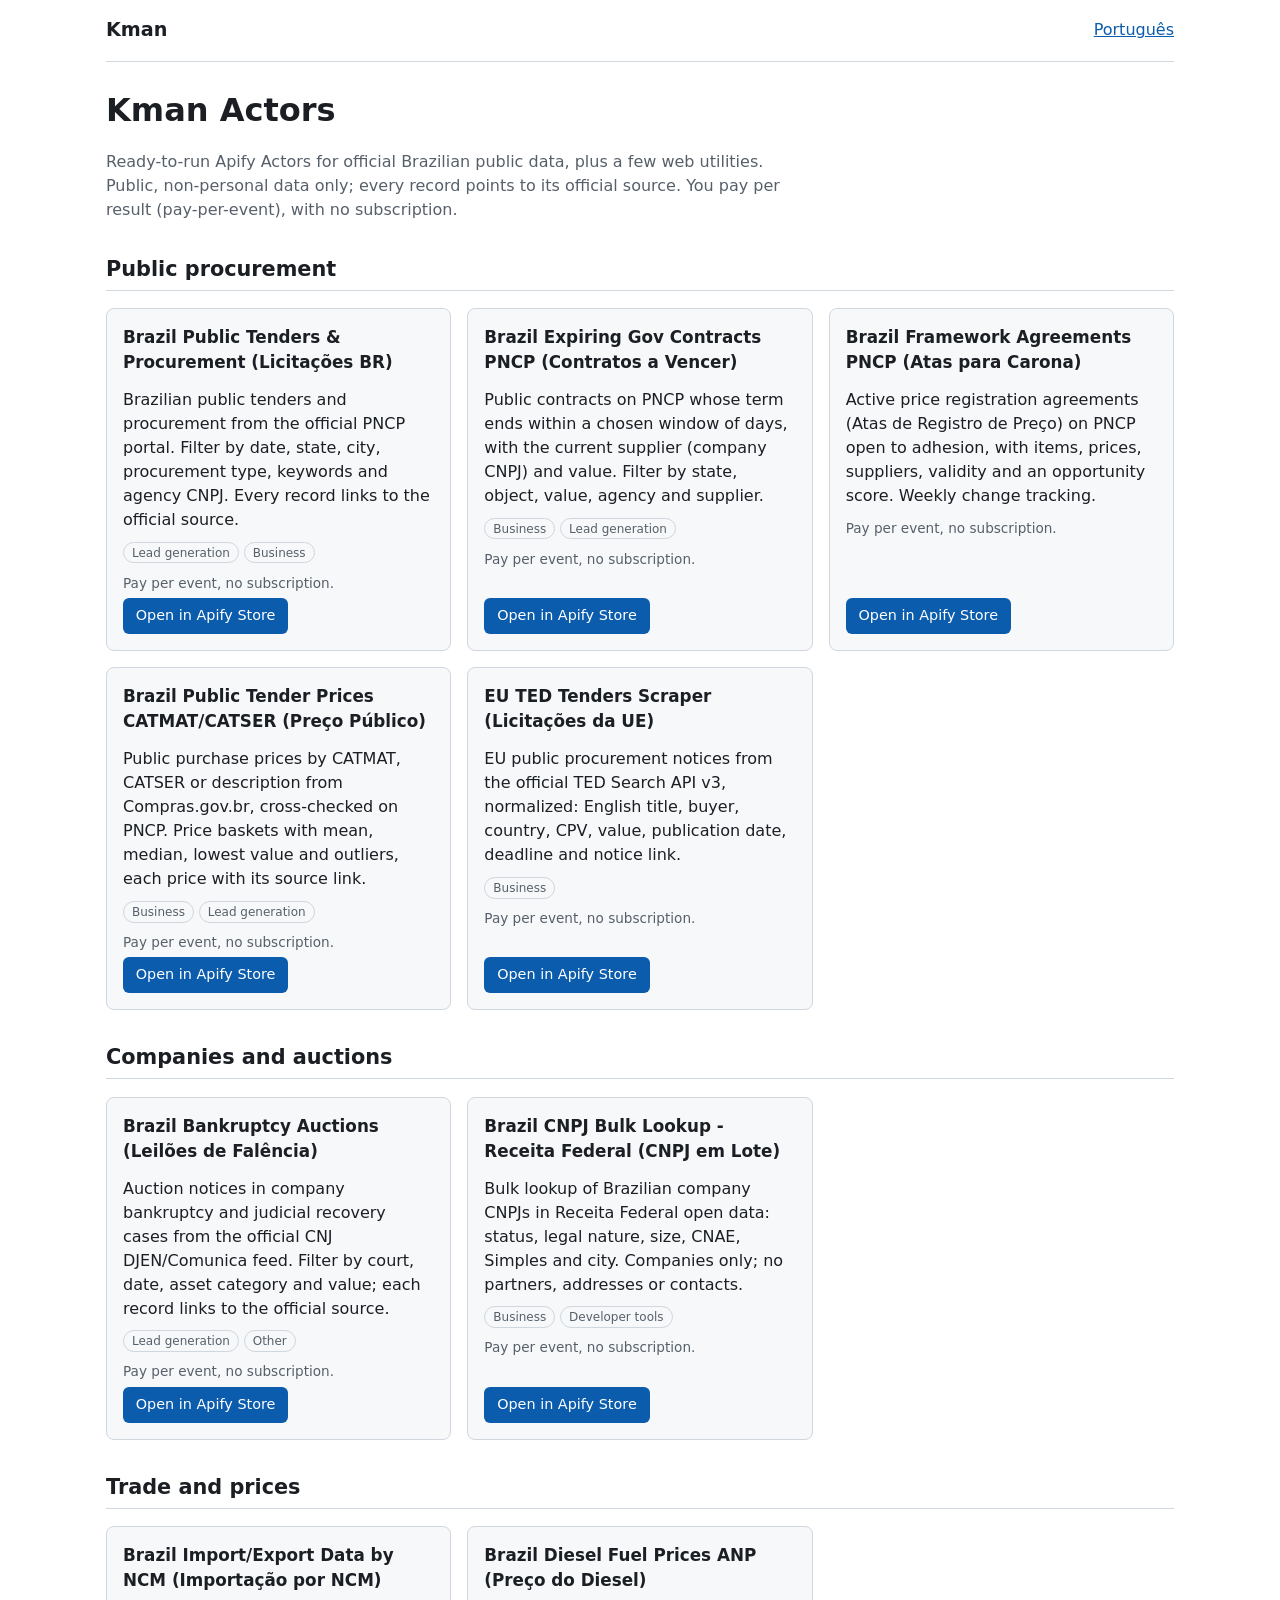
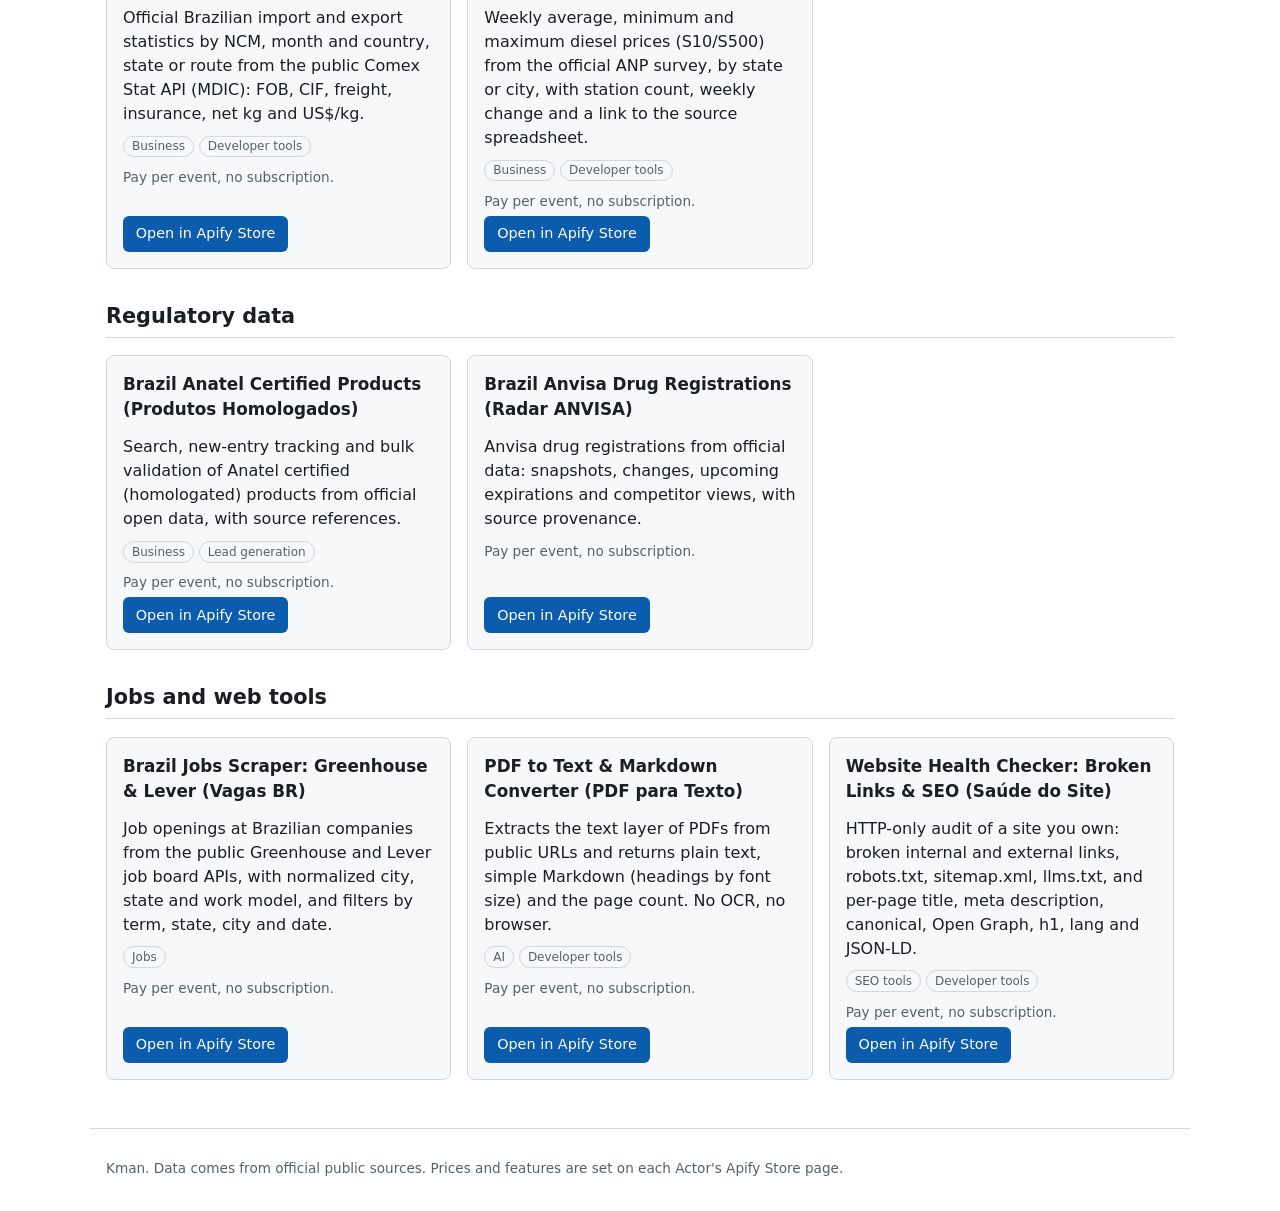
==== index.html @ 034ff601 "Initial catalog page" ====
<!doctype html>
<html lang="en">
<head>
  <meta charset="utf-8">
  <meta name="viewport" content="width=device-width, initial-scale=1">
  <title>Kman Apify Actors: Brazilian public data and web tools</title>
  <meta name="description" content="Catalog of Kman Actors on the Apify Store: Brazilian public tenders, contracts, CNPJ, imports by NCM, diesel prices, Anatel, Anvisa, EU TED tenders and web tools. Pay per event.">
  <link rel="canonical" href="https://kman-br.github.io/">
  <link rel="alternate" hreflang="en" href="https://kman-br.github.io/">
  <link rel="alternate" hreflang="pt-BR" href="https://kman-br.github.io/pt/">
  <link rel="alternate" hreflang="x-default" href="https://kman-br.github.io/">
  <meta property="og:type" content="website">
  <meta property="og:site_name" content="Kman">
  <meta property="og:title" content="Kman Apify Actors: Brazilian public data and web tools">
  <meta property="og:description" content="Catalog of Kman Actors on the Apify Store: Brazilian public tenders, contracts, CNPJ, imports by NCM, diesel prices, Anatel, Anvisa, EU TED tenders and web tools. Pay per event.">
  <meta property="og:url" content="https://kman-br.github.io/">
  <meta property="og:locale" content="en_US">
  <meta property="og:locale:alternate" content="pt_BR">
  <link rel="stylesheet" href="style.css">
  <script type="application/ld+json">
{
  "@context": "https://schema.org",
  "@graph": [
    {
      "@type": "SoftwareApplication",
      "name": "Brazil Public Tenders & Procurement (Licitações BR)",
      "description": "Brazilian public tenders and procurement from the official PNCP portal. Filter by date, state, city, procurement type, keywords and agency CNPJ. Every record links to the official source.",
      "applicationCategory": "BusinessApplication",
      "operatingSystem": "Web (Apify platform)",
      "url": "https://apify.com/kman-br/licitacoes-br",
      "offers": {
        "@type": "Offer",
        "description": "Pay-per-event pricing on the Apify Store; you pay only for results returned.",
        "url": "https://apify.com/kman-br/licitacoes-br"
      },
      "publisher": {
        "@type": "Organization",
        "name": "Kman"
      }
    },
    {
      "@type": "SoftwareApplication",
      "name": "Brazil Expiring Gov Contracts PNCP (Contratos a Vencer)",
      "description": "Public contracts on PNCP whose term ends within a chosen window of days, with the current supplier (company CNPJ) and value. Filter by state, object, value, agency and supplier.",
      "applicationCategory": "BusinessApplication",
      "operatingSystem": "Web (Apify platform)",
      "url": "https://apify.com/kman-br/contratos-a-vencer",
      "offers": {
        "@type": "Offer",
        "description": "Pay-per-event pricing on the Apify Store; you pay only for results returned.",
        "url": "https://apify.com/kman-br/contratos-a-vencer"
      },
      "publisher": {
        "@type": "Organization",
        "name": "Kman"
      }
    },
    {
      "@type": "SoftwareApplication",
      "name": "Brazil Framework Agreements PNCP (Atas para Carona)",
      "description": "Active price registration agreements (Atas de Registro de Preço) on PNCP open to adhesion, with items, prices, suppliers, validity and an opportunity score. Weekly change tracking.",
      "applicationCategory": "BusinessApplication",
      "operatingSystem": "Web (Apify platform)",
      "url": "https://apify.com/kman-br/atas-carona-pncp",
      "offers": {
        "@type": "Offer",
        "description": "Pay-per-event pricing on the Apify Store; you pay only for results returned.",
        "url": "https://apify.com/kman-br/atas-carona-pncp"
      },
      "publisher": {
        "@type": "Organization",
        "name": "Kman"
      }
    },
    {
      "@type": "SoftwareApplication",
      "name": "Brazil Public Tender Prices CATMAT/CATSER (Preço Público)",
      "description": "Public purchase prices by CATMAT, CATSER or description from Compras.gov.br, cross-checked on PNCP. Price baskets with mean, median, lowest value and outliers, each price with its source link.",
      "applicationCategory": "BusinessApplication",
      "operatingSystem": "Web (Apify platform)",
      "url": "https://apify.com/kman-br/preco-publico-comparavel",
      "offers": {
        "@type": "Offer",
        "description": "Pay-per-event pricing on the Apify Store; you pay only for results returned.",
        "url": "https://apify.com/kman-br/preco-publico-comparavel"
      },
      "publisher": {
        "@type": "Organization",
        "name": "Kman"
      }
    },
    {
      "@type": "SoftwareApplication",
      "name": "EU TED Tenders Scraper (Licitações da UE)",
      "description": "EU public procurement notices from the official TED Search API v3, normalized: English title, buyer, country, CPV, value, publication date, deadline and notice link.",
      "applicationCategory": "BusinessApplication",
      "operatingSystem": "Web (Apify platform)",
      "url": "https://apify.com/kman-br/eu-ted-tenders",
      "offers": {
        "@type": "Offer",
        "description": "Pay-per-event pricing on the Apify Store; you pay only for results returned.",
        "url": "https://apify.com/kman-br/eu-ted-tenders"
      },
      "publisher": {
        "@type": "Organization",
        "name": "Kman"
      }
    },
    {
      "@type": "SoftwareApplication",
      "name": "Brazil Bankruptcy Auctions (Leilões de Falência)",
      "description": "Auction notices in company bankruptcy and judicial recovery cases from the official CNJ DJEN/Comunica feed. Filter by court, date, asset category and value; each record links to the official source.",
      "applicationCategory": "BusinessApplication",
      "operatingSystem": "Web (Apify platform)",
      "url": "https://apify.com/kman-br/leiloes-falencia",
      "offers": {
        "@type": "Offer",
        "description": "Pay-per-event pricing on the Apify Store; you pay only for results returned.",
        "url": "https://apify.com/kman-br/leiloes-falencia"
      },
      "publisher": {
        "@type": "Organization",
        "name": "Kman"
      }
    },
    {
      "@type": "SoftwareApplication",
      "name": "Brazil CNPJ Bulk Lookup - Receita Federal (CNPJ em Lote)",
      "description": "Bulk lookup of Brazilian company CNPJs in Receita Federal open data: status, legal nature, size, CNAE, Simples and city. Companies only; no partners, addresses or contacts.",
      "applicationCategory": "BusinessApplication",
      "operatingSystem": "Web (Apify platform)",
      "url": "https://apify.com/kman-br/cnpj-lote",
      "offers": {
        "@type": "Offer",
        "description": "Pay-per-event pricing on the Apify Store; you pay only for results returned.",
        "url": "https://apify.com/kman-br/cnpj-lote"
      },
      "publisher": {
        "@type": "Organization",
        "name": "Kman"
      }
    },
    {
      "@type": "SoftwareApplication",
      "name": "Brazil Import/Export Data by NCM (Importação por NCM)",
      "description": "Official Brazilian import and export statistics by NCM, month and country, state or route from the public Comex Stat API (MDIC): FOB, CIF, freight, insurance, net kg and US$/kg.",
      "applicationCategory": "BusinessApplication",
      "operatingSystem": "Web (Apify platform)",
      "url": "https://apify.com/kman-br/importacao-ncm",
      "offers": {
        "@type": "Offer",
        "description": "Pay-per-event pricing on the Apify Store; you pay only for results returned.",
        "url": "https://apify.com/kman-br/importacao-ncm"
      },
      "publisher": {
        "@type": "Organization",
        "name": "Kman"
      }
    },
    {
      "@type": "SoftwareApplication",
      "name": "Brazil Diesel Fuel Prices ANP (Preço do Diesel)",
      "description": "Weekly average, minimum and maximum diesel prices (S10/S500) from the official ANP survey, by state or city, with station count, weekly change and a link to the source spreadsheet.",
      "applicationCategory": "BusinessApplication",
      "operatingSystem": "Web (Apify platform)",
      "url": "https://apify.com/kman-br/diesel-anp",
      "offers": {
        "@type": "Offer",
        "description": "Pay-per-event pricing on the Apify Store; you pay only for results returned.",
        "url": "https://apify.com/kman-br/diesel-anp"
      },
      "publisher": {
        "@type": "Organization",
        "name": "Kman"
      }
    },
    {
      "@type": "SoftwareApplication",
      "name": "Brazil Anatel Certified Products (Produtos Homologados)",
      "description": "Search, new-entry tracking and bulk validation of Anatel certified (homologated) products from official open data, with source references.",
      "applicationCategory": "BusinessApplication",
      "operatingSystem": "Web (Apify platform)",
      "url": "https://apify.com/kman-br/anatel",
      "offers": {
        "@type": "Offer",
        "description": "Pay-per-event pricing on the Apify Store; you pay only for results returned.",
        "url": "https://apify.com/kman-br/anatel"
      },
      "publisher": {
        "@type": "Organization",
        "name": "Kman"
      }
    },
    {
      "@type": "SoftwareApplication",
      "name": "Brazil Anvisa Drug Registrations (Radar ANVISA)",
      "description": "Anvisa drug registrations from official data: snapshots, changes, upcoming expirations and competitor views, with source provenance.",
      "applicationCategory": "BusinessApplication",
      "operatingSystem": "Web (Apify platform)",
      "url": "https://apify.com/kman-br/anvisa-radar-registros",
      "offers": {
        "@type": "Offer",
        "description": "Pay-per-event pricing on the Apify Store; you pay only for results returned.",
        "url": "https://apify.com/kman-br/anvisa-radar-registros"
      },
      "publisher": {
        "@type": "Organization",
        "name": "Kman"
      }
    },
    {
      "@type": "SoftwareApplication",
      "name": "Brazil Jobs Scraper: Greenhouse & Lever (Vagas BR)",
      "description": "Job openings at Brazilian companies from the public Greenhouse and Lever job board APIs, with normalized city, state and work model, and filters by term, state, city and date.",
      "applicationCategory": "BusinessApplication",
      "operatingSystem": "Web (Apify platform)",
      "url": "https://apify.com/kman-br/vagas-ats",
      "offers": {
        "@type": "Offer",
        "description": "Pay-per-event pricing on the Apify Store; you pay only for results returned.",
        "url": "https://apify.com/kman-br/vagas-ats"
      },
      "publisher": {
        "@type": "Organization",
        "name": "Kman"
      }
    },
    {
      "@type": "SoftwareApplication",
      "name": "PDF to Text & Markdown Converter (PDF para Texto)",
      "description": "Extracts the text layer of PDFs from public URLs and returns plain text, simple Markdown (headings by font size) and the page count. No OCR, no browser.",
      "applicationCategory": "DeveloperApplication",
      "operatingSystem": "Web (Apify platform)",
      "url": "https://apify.com/kman-br/pdf-to-text-markdown",
      "offers": {
        "@type": "Offer",
        "description": "Pay-per-event pricing on the Apify Store; you pay only for results returned.",
        "url": "https://apify.com/kman-br/pdf-to-text-markdown"
      },
      "publisher": {
        "@type": "Organization",
        "name": "Kman"
      }
    },
    {
      "@type": "SoftwareApplication",
      "name": "Website Health Checker: Broken Links & SEO (Saúde do Site)",
      "description": "HTTP-only audit of a site you own: broken internal and external links, robots.txt, sitemap.xml, llms.txt, and per-page title, meta description, canonical, Open Graph, h1, lang and JSON-LD.",
      "applicationCategory": "DeveloperApplication",
      "operatingSystem": "Web (Apify platform)",
      "url": "https://apify.com/kman-br/website-health-checker",
      "offers": {
        "@type": "Offer",
        "description": "Pay-per-event pricing on the Apify Store; you pay only for results returned.",
        "url": "https://apify.com/kman-br/website-health-checker"
      },
      "publisher": {
        "@type": "Organization",
        "name": "Kman"
      }
    }
  ]
}
  </script>
</head>
<body>
  <header>
    <nav><span class="brand">Kman</span> <a href="pt/" hreflang="pt-BR">Português</a></nav>
    <h1>Kman Actors</h1>
    <p class="lead">Ready-to-run Apify Actors for official Brazilian public data, plus a few web utilities. Public, non-personal data only; every record points to its official source. You pay per result (pay-per-event), with no subscription.</p>
  </header>
  <main>
    <section>
      <h2>Public procurement</h2>
      <div class="grid">
      <article class="card" id="licitacoes-br">
        <h3><a href="https://apify.com/kman-br/licitacoes-br" rel="noopener">Brazil Public Tenders &amp; Procurement (Licitações BR)</a></h3>
        <p>Brazilian public tenders and procurement from the official PNCP portal. Filter by date, state, city, procurement type, keywords and agency CNPJ. Every record links to the official source.</p>
        <p class="cats"><span class="sr">Categories: </span><span class="tag">Lead generation</span><span class="tag">Business</span></p>
        <p class="price">Pay per event, no subscription.</p>
        <a class="btn" href="https://apify.com/kman-br/licitacoes-br" rel="noopener">Open in Apify Store</a>
        <!-- TODO: enable when the api.market listing is approved (currently In Review):
        <a class="btn alt" href="https://api.market/store/kman/licitacoes-br" rel="noopener">api.market</a> -->
      </article>
      <article class="card" id="contratos-a-vencer">
        <h3><a href="https://apify.com/kman-br/contratos-a-vencer" rel="noopener">Brazil Expiring Gov Contracts PNCP (Contratos a Vencer)</a></h3>
        <p>Public contracts on PNCP whose term ends within a chosen window of days, with the current supplier (company CNPJ) and value. Filter by state, object, value, agency and supplier.</p>
        <p class="cats"><span class="sr">Categories: </span><span class="tag">Business</span><span class="tag">Lead generation</span></p>
        <p class="price">Pay per event, no subscription.</p>
        <a class="btn" href="https://apify.com/kman-br/contratos-a-vencer" rel="noopener">Open in Apify Store</a>
      </article>
      <article class="card" id="atas-carona-pncp">
        <h3><a href="https://apify.com/kman-br/atas-carona-pncp" rel="noopener">Brazil Framework Agreements PNCP (Atas para Carona)</a></h3>
        <p>Active price registration agreements (Atas de Registro de Preço) on PNCP open to adhesion, with items, prices, suppliers, validity and an opportunity score. Weekly change tracking.</p>
        
        <p class="price">Pay per event, no subscription.</p>
        <a class="btn" href="https://apify.com/kman-br/atas-carona-pncp" rel="noopener">Open in Apify Store</a>
      </article>
      <article class="card" id="preco-publico-comparavel">
        <h3><a href="https://apify.com/kman-br/preco-publico-comparavel" rel="noopener">Brazil Public Tender Prices CATMAT/CATSER (Preço Público)</a></h3>
        <p>Public purchase prices by CATMAT, CATSER or description from Compras.gov.br, cross-checked on PNCP. Price baskets with mean, median, lowest value and outliers, each price with its source link.</p>
        <p class="cats"><span class="sr">Categories: </span><span class="tag">Business</span><span class="tag">Lead generation</span></p>
        <p class="price">Pay per event, no subscription.</p>
        <a class="btn" href="https://apify.com/kman-br/preco-publico-comparavel" rel="noopener">Open in Apify Store</a>
      </article>
      <article class="card" id="eu-ted-tenders">
        <h3><a href="https://apify.com/kman-br/eu-ted-tenders" rel="noopener">EU TED Tenders Scraper (Licitações da UE)</a></h3>
        <p>EU public procurement notices from the official TED Search API v3, normalized: English title, buyer, country, CPV, value, publication date, deadline and notice link.</p>
        <p class="cats"><span class="sr">Categories: </span><span class="tag">Business</span></p>
        <p class="price">Pay per event, no subscription.</p>
        <a class="btn" href="https://apify.com/kman-br/eu-ted-tenders" rel="noopener">Open in Apify Store</a>
      </article>
      </div>
    </section>
    <section>
      <h2>Companies and auctions</h2>
      <div class="grid">
      <article class="card" id="leiloes-falencia">
        <h3><a href="https://apify.com/kman-br/leiloes-falencia" rel="noopener">Brazil Bankruptcy Auctions (Leilões de Falência)</a></h3>
        <p>Auction notices in company bankruptcy and judicial recovery cases from the official CNJ DJEN/Comunica feed. Filter by court, date, asset category and value; each record links to the official source.</p>
        <p class="cats"><span class="sr">Categories: </span><span class="tag">Lead generation</span><span class="tag">Other</span></p>
        <p class="price">Pay per event, no subscription.</p>
        <a class="btn" href="https://apify.com/kman-br/leiloes-falencia" rel="noopener">Open in Apify Store</a>
      </article>
      <article class="card" id="cnpj-lote">
        <h3><a href="https://apify.com/kman-br/cnpj-lote" rel="noopener">Brazil CNPJ Bulk Lookup - Receita Federal (CNPJ em Lote)</a></h3>
        <p>Bulk lookup of Brazilian company CNPJs in Receita Federal open data: status, legal nature, size, CNAE, Simples and city. Companies only; no partners, addresses or contacts.</p>
        <p class="cats"><span class="sr">Categories: </span><span class="tag">Business</span><span class="tag">Developer tools</span></p>
        <p class="price">Pay per event, no subscription.</p>
        <a class="btn" href="https://apify.com/kman-br/cnpj-lote" rel="noopener">Open in Apify Store</a>
      </article>
      </div>
    </section>
    <section>
      <h2>Trade and prices</h2>
      <div class="grid">
      <article class="card" id="importacao-ncm">
        <h3><a href="https://apify.com/kman-br/importacao-ncm" rel="noopener">Brazil Import/Export Data by NCM (Importação por NCM)</a></h3>
        <p>Official Brazilian import and export statistics by NCM, month and country, state or route from the public Comex Stat API (MDIC): FOB, CIF, freight, insurance, net kg and US$/kg.</p>
        <p class="cats"><span class="sr">Categories: </span><span class="tag">Business</span><span class="tag">Developer tools</span></p>
        <p class="price">Pay per event, no subscription.</p>
        <a class="btn" href="https://apify.com/kman-br/importacao-ncm" rel="noopener">Open in Apify Store</a>
      </article>
      <article class="card" id="diesel-anp">
        <h3><a href="https://apify.com/kman-br/diesel-anp" rel="noopener">Brazil Diesel Fuel Prices ANP (Preço do Diesel)</a></h3>
        <p>Weekly average, minimum and maximum diesel prices (S10/S500) from the official ANP survey, by state or city, with station count, weekly change and a link to the source spreadsheet.</p>
        <p class="cats"><span class="sr">Categories: </span><span class="tag">Business</span><span class="tag">Developer tools</span></p>
        <p class="price">Pay per event, no subscription.</p>
        <a class="btn" href="https://apify.com/kman-br/diesel-anp" rel="noopener">Open in Apify Store</a>
      </article>
      </div>
    </section>
    <section>
      <h2>Regulatory data</h2>
      <div class="grid">
      <article class="card" id="anatel">
        <h3><a href="https://apify.com/kman-br/anatel" rel="noopener">Brazil Anatel Certified Products (Produtos Homologados)</a></h3>
        <p>Search, new-entry tracking and bulk validation of Anatel certified (homologated) products from official open data, with source references.</p>
        <p class="cats"><span class="sr">Categories: </span><span class="tag">Business</span><span class="tag">Lead generation</span></p>
        <p class="price">Pay per event, no subscription.</p>
        <a class="btn" href="https://apify.com/kman-br/anatel" rel="noopener">Open in Apify Store</a>
      </article>
      <article class="card" id="anvisa-radar-registros">
        <h3><a href="https://apify.com/kman-br/anvisa-radar-registros" rel="noopener">Brazil Anvisa Drug Registrations (Radar ANVISA)</a></h3>
        <p>Anvisa drug registrations from official data: snapshots, changes, upcoming expirations and competitor views, with source provenance.</p>
        
        <p class="price">Pay per event, no subscription.</p>
        <a class="btn" href="https://apify.com/kman-br/anvisa-radar-registros" rel="noopener">Open in Apify Store</a>
      </article>
      </div>
    </section>
    <section>
      <h2>Jobs and web tools</h2>
      <div class="grid">
      <article class="card" id="vagas-ats">
        <h3><a href="https://apify.com/kman-br/vagas-ats" rel="noopener">Brazil Jobs Scraper: Greenhouse &amp; Lever (Vagas BR)</a></h3>
        <p>Job openings at Brazilian companies from the public Greenhouse and Lever job board APIs, with normalized city, state and work model, and filters by term, state, city and date.</p>
        <p class="cats"><span class="sr">Categories: </span><span class="tag">Jobs</span></p>
        <p class="price">Pay per event, no subscription.</p>
        <a class="btn" href="https://apify.com/kman-br/vagas-ats" rel="noopener">Open in Apify Store</a>
      </article>
      <article class="card" id="pdf-to-text-markdown">
        <h3><a href="https://apify.com/kman-br/pdf-to-text-markdown" rel="noopener">PDF to Text &amp; Markdown Converter (PDF para Texto)</a></h3>
        <p>Extracts the text layer of PDFs from public URLs and returns plain text, simple Markdown (headings by font size) and the page count. No OCR, no browser.</p>
        <p class="cats"><span class="sr">Categories: </span><span class="tag">AI</span><span class="tag">Developer tools</span></p>
        <p class="price">Pay per event, no subscription.</p>
        <a class="btn" href="https://apify.com/kman-br/pdf-to-text-markdown" rel="noopener">Open in Apify Store</a>
      </article>
      <article class="card" id="website-health-checker">
        <h3><a href="https://apify.com/kman-br/website-health-checker" rel="noopener">Website Health Checker: Broken Links &amp; SEO (Saúde do Site)</a></h3>
        <p>HTTP-only audit of a site you own: broken internal and external links, robots.txt, sitemap.xml, llms.txt, and per-page title, meta description, canonical, Open Graph, h1, lang and JSON-LD.</p>
        <p class="cats"><span class="sr">Categories: </span><span class="tag">SEO tools</span><span class="tag">Developer tools</span></p>
        <p class="price">Pay per event, no subscription.</p>
        <a class="btn" href="https://apify.com/kman-br/website-health-checker" rel="noopener">Open in Apify Store</a>
      </article>
      </div>
    </section>
  </main>
  <footer><p>Kman. Data comes from official public sources. Prices and features are set on each Actor&#x27;s Apify Store page.</p></footer>
</body>
</html>
---- style.css ----
:root{--fg:#1b1f24;--muted:#57606a;--bg:#fff;--card:#f6f8fa;--line:#d0d7de;--acc:#0b5cad}
@media (prefers-color-scheme:dark){:root{--fg:#e6edf3;--muted:#9da7b3;--bg:#0d1117;--card:#161b22;--line:#30363d;--acc:#4ea1ff}}
*{box-sizing:border-box}
body{margin:0;font-family:system-ui,-apple-system,"Segoe UI",Roboto,Ubuntu,"Helvetica Neue",Arial,sans-serif;color:var(--fg);background:var(--bg);line-height:1.5}
header,main,footer{max-width:1100px;margin:0 auto;padding:0 1rem}
nav{display:flex;justify-content:space-between;align-items:center;padding:1rem 0;border-bottom:1px solid var(--line)}
.brand{font-weight:700;font-size:1.2rem}
a{color:var(--acc)}
h1{font-size:2rem;margin:1.5rem 0 .5rem}
.lead{color:var(--muted);max-width:70ch}
h2{margin-top:2rem;font-size:1.3rem;border-bottom:1px solid var(--line);padding-bottom:.3rem}
.grid{display:grid;gap:1rem;grid-template-columns:repeat(auto-fill,minmax(300px,1fr))}
.card{background:var(--card);border:1px solid var(--line);border-radius:8px;padding:1rem;display:flex;flex-direction:column}
.card h3{font-size:1.05rem;margin:0 0 .5rem}
.card h3 a{color:inherit;text-decoration:none}
.card p{margin:.3rem 0}
.cats{display:flex;flex-wrap:wrap;gap:.3rem}
.tag{font-size:.75rem;border:1px solid var(--line);border-radius:999px;padding:.05rem .5rem;color:var(--muted)}
.price{font-size:.85rem;color:var(--muted)}
.btn{margin-top:auto;align-self:flex-start;display:inline-block;padding:.45rem .8rem;border-radius:6px;background:var(--acc);color:#fff;text-decoration:none;font-size:.9rem}
.btn.alt{background:transparent;color:var(--acc);border:1px solid var(--acc)}
.sr{position:absolute;width:1px;height:1px;overflow:hidden;clip:rect(0 0 0 0)}
footer{margin:3rem auto 2rem;color:var(--muted);font-size:.85rem;border-top:1px solid var(--line);padding-top:1rem}
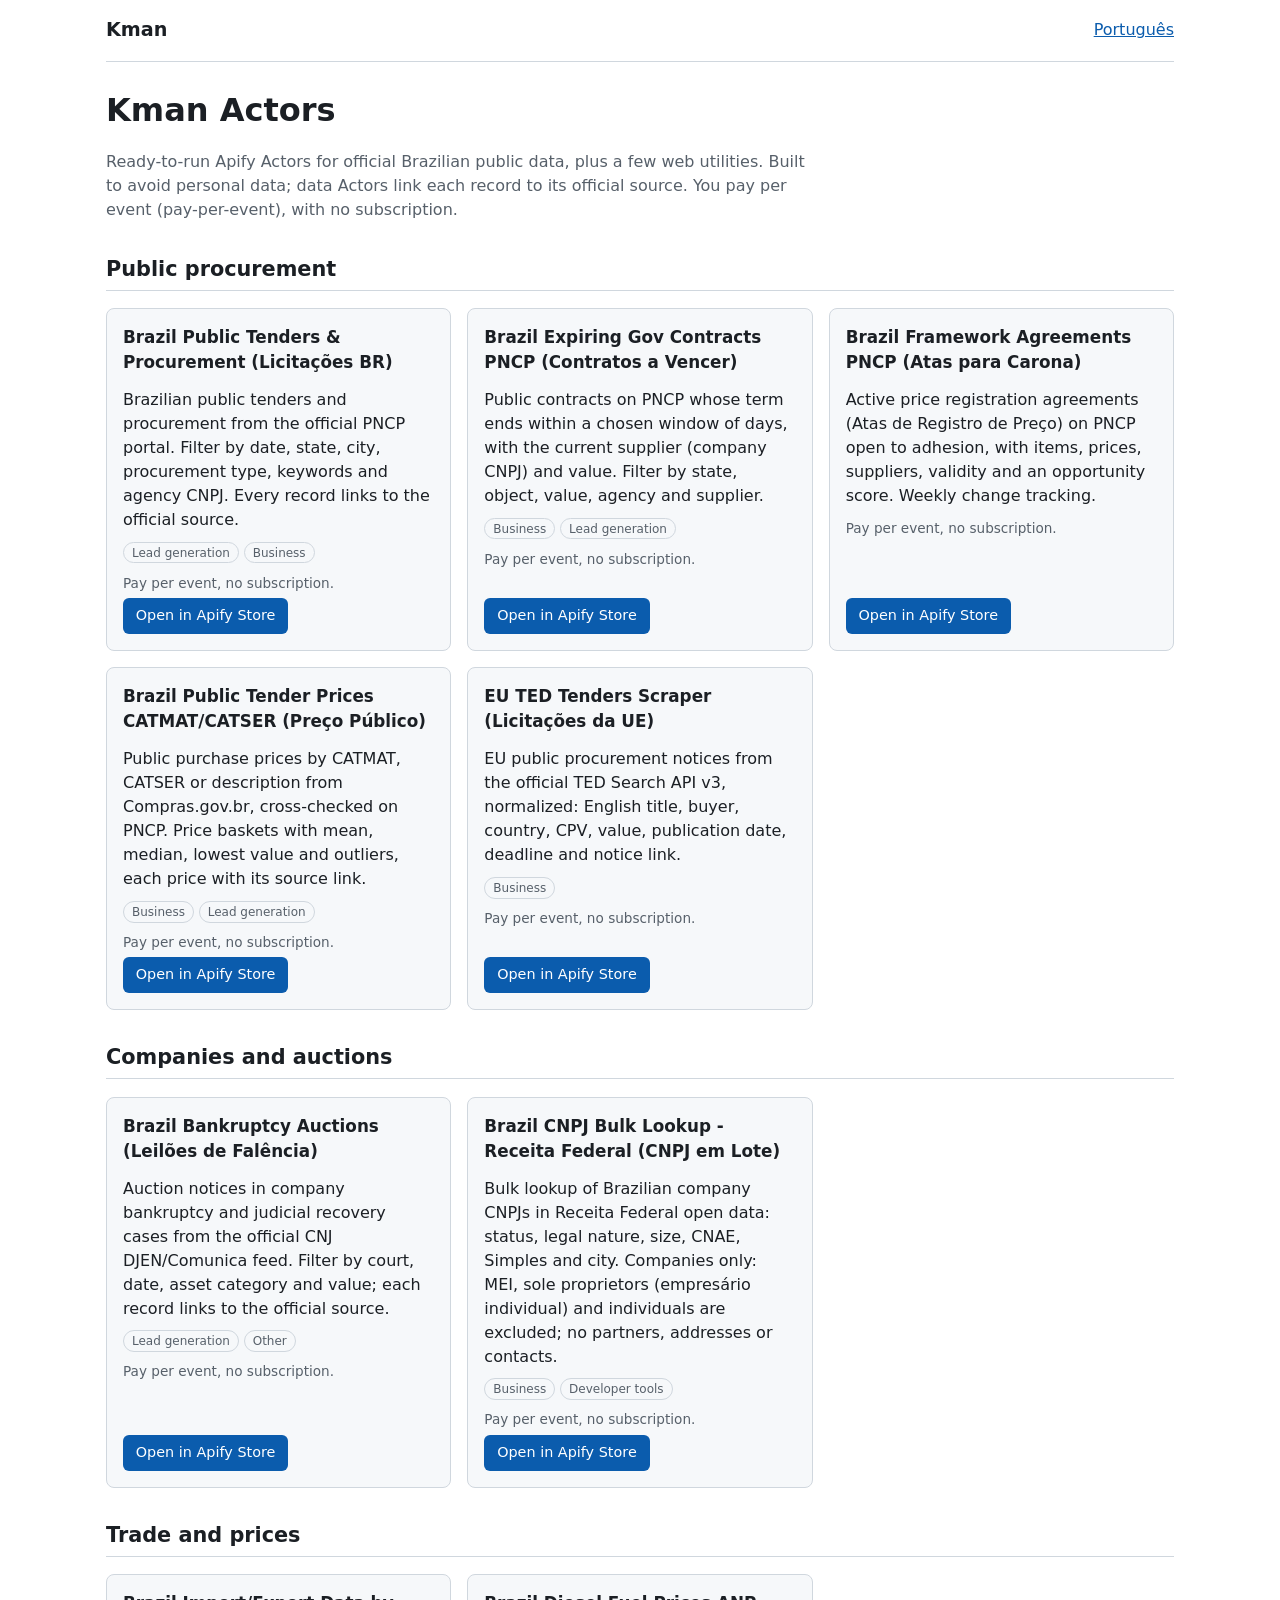
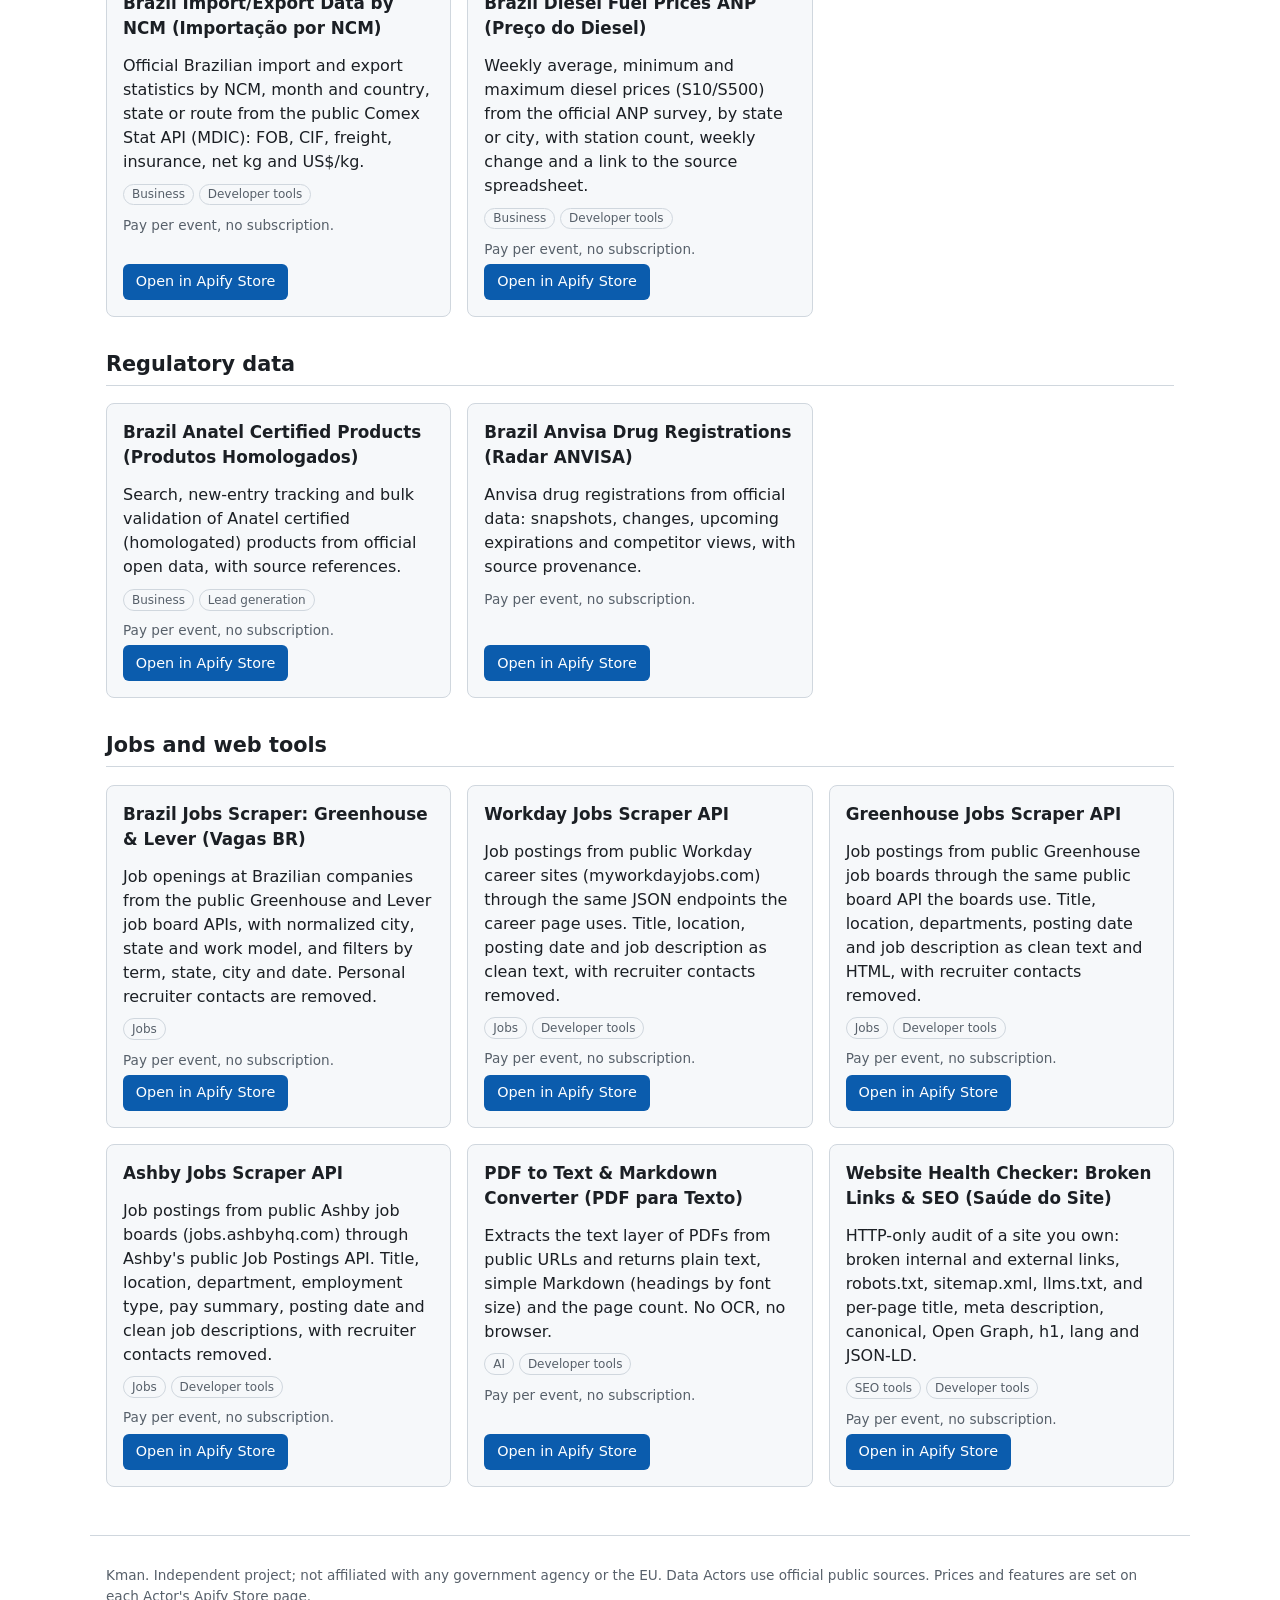
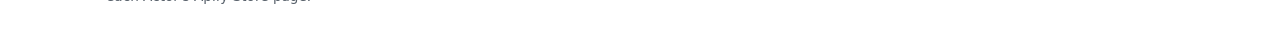
==== commit 995ac08d: "Catalog: review fixes (pricing wording, footer, CNPJ/jobs notes) and add Workday, Greenhouse, Ashby " ====
--- a/index.html
+++ b/index.html
@@ -4,7 +4,7 @@
   <meta charset="utf-8">
   <meta name="viewport" content="width=device-width, initial-scale=1">
   <title>Kman Apify Actors: Brazilian public data and web tools</title>
-  <meta name="description" content="Catalog of Kman Actors on the Apify Store: Brazilian public tenders, contracts, CNPJ, imports by NCM, diesel prices, Anatel, Anvisa, EU TED tenders and web tools. Pay per event.">
+  <meta name="description" content="Catalog of Kman Actors on the Apify Store: Brazilian public tenders, contracts, CNPJ, imports by NCM, diesel prices, Anatel, Anvisa, EU TED tenders, job board scrapers and web tools. Pay per event.">
   <link rel="canonical" href="https://kman-br.github.io/">
   <link rel="alternate" hreflang="en" href="https://kman-br.github.io/">
   <link rel="alternate" hreflang="pt-BR" href="https://kman-br.github.io/pt/">
@@ -12,7 +12,7 @@
   <meta property="og:type" content="website">
   <meta property="og:site_name" content="Kman">
   <meta property="og:title" content="Kman Apify Actors: Brazilian public data and web tools">
-  <meta property="og:description" content="Catalog of Kman Actors on the Apify Store: Brazilian public tenders, contracts, CNPJ, imports by NCM, diesel prices, Anatel, Anvisa, EU TED tenders and web tools. Pay per event.">
+  <meta property="og:description" content="Catalog of Kman Actors on the Apify Store: Brazilian public tenders, contracts, CNPJ, imports by NCM, diesel prices, Anatel, Anvisa, EU TED tenders, job board scrapers and web tools. Pay per event.">
   <meta property="og:url" content="https://kman-br.github.io/">
   <meta property="og:locale" content="en_US">
   <meta property="og:locale:alternate" content="pt_BR">
@@ -30,7 +30,7 @@
       "url": "https://apify.com/kman-br/licitacoes-br",
       "offers": {
         "@type": "Offer",
-        "description": "Pay-per-event pricing on the Apify Store; you pay only for results returned.",
+        "description": "Pay-per-event pricing on the Apify Store; see the Actor page for current prices.",
         "url": "https://apify.com/kman-br/licitacoes-br"
       },
       "publisher": {
@@ -47,7 +47,7 @@
       "url": "https://apify.com/kman-br/contratos-a-vencer",
       "offers": {
         "@type": "Offer",
-        "description": "Pay-per-event pricing on the Apify Store; you pay only for results returned.",
+        "description": "Pay-per-event pricing on the Apify Store; see the Actor page for current prices.",
         "url": "https://apify.com/kman-br/contratos-a-vencer"
       },
       "publisher": {
@@ -64,7 +64,7 @@
       "url": "https://apify.com/kman-br/atas-carona-pncp",
       "offers": {
         "@type": "Offer",
-        "description": "Pay-per-event pricing on the Apify Store; you pay only for results returned.",
+        "description": "Pay-per-event pricing on the Apify Store; see the Actor page for current prices.",
         "url": "https://apify.com/kman-br/atas-carona-pncp"
       },
       "publisher": {
@@ -81,7 +81,7 @@
       "url": "https://apify.com/kman-br/preco-publico-comparavel",
       "offers": {
         "@type": "Offer",
-        "description": "Pay-per-event pricing on the Apify Store; you pay only for results returned.",
+        "description": "Pay-per-event pricing on the Apify Store; see the Actor page for current prices.",
         "url": "https://apify.com/kman-br/preco-publico-comparavel"
       },
       "publisher": {
@@ -98,7 +98,7 @@
       "url": "https://apify.com/kman-br/eu-ted-tenders",
       "offers": {
         "@type": "Offer",
-        "description": "Pay-per-event pricing on the Apify Store; you pay only for results returned.",
+        "description": "Pay-per-event pricing on the Apify Store; see the Actor page for current prices.",
         "url": "https://apify.com/kman-br/eu-ted-tenders"
       },
       "publisher": {
@@ -115,7 +115,7 @@
       "url": "https://apify.com/kman-br/leiloes-falencia",
       "offers": {
         "@type": "Offer",
-        "description": "Pay-per-event pricing on the Apify Store; you pay only for results returned.",
+        "description": "Pay-per-event pricing on the Apify Store; see the Actor page for current prices.",
         "url": "https://apify.com/kman-br/leiloes-falencia"
       },
       "publisher": {
@@ -126,13 +126,13 @@
     {
       "@type": "SoftwareApplication",
       "name": "Brazil CNPJ Bulk Lookup - Receita Federal (CNPJ em Lote)",
-      "description": "Bulk lookup of Brazilian company CNPJs in Receita Federal open data: status, legal nature, size, CNAE, Simples and city. Companies only; no partners, addresses or contacts.",
+      "description": "Bulk lookup of Brazilian company CNPJs in Receita Federal open data: status, legal nature, size, CNAE, Simples and city. Companies only: MEI, sole proprietors (empresário individual) and individuals are excluded; no partners, addresses or contacts.",
       "applicationCategory": "BusinessApplication",
       "operatingSystem": "Web (Apify platform)",
       "url": "https://apify.com/kman-br/cnpj-lote",
       "offers": {
         "@type": "Offer",
-        "description": "Pay-per-event pricing on the Apify Store; you pay only for results returned.",
+        "description": "Pay-per-event pricing on the Apify Store; see the Actor page for current prices.",
         "url": "https://apify.com/kman-br/cnpj-lote"
       },
       "publisher": {
@@ -149,7 +149,7 @@
       "url": "https://apify.com/kman-br/importacao-ncm",
       "offers": {
         "@type": "Offer",
-        "description": "Pay-per-event pricing on the Apify Store; you pay only for results returned.",
+        "description": "Pay-per-event pricing on the Apify Store; see the Actor page for current prices.",
         "url": "https://apify.com/kman-br/importacao-ncm"
       },
       "publisher": {
@@ -166,7 +166,7 @@
       "url": "https://apify.com/kman-br/diesel-anp",
       "offers": {
         "@type": "Offer",
-        "description": "Pay-per-event pricing on the Apify Store; you pay only for results returned.",
+        "description": "Pay-per-event pricing on the Apify Store; see the Actor page for current prices.",
         "url": "https://apify.com/kman-br/diesel-anp"
       },
       "publisher": {
@@ -183,7 +183,7 @@
       "url": "https://apify.com/kman-br/anatel",
       "offers": {
         "@type": "Offer",
-        "description": "Pay-per-event pricing on the Apify Store; you pay only for results returned.",
+        "description": "Pay-per-event pricing on the Apify Store; see the Actor page for current prices.",
         "url": "https://apify.com/kman-br/anatel"
       },
       "publisher": {
@@ -200,7 +200,7 @@
       "url": "https://apify.com/kman-br/anvisa-radar-registros",
       "offers": {
         "@type": "Offer",
-        "description": "Pay-per-event pricing on the Apify Store; you pay only for results returned.",
+        "description": "Pay-per-event pricing on the Apify Store; see the Actor page for current prices.",
         "url": "https://apify.com/kman-br/anvisa-radar-registros"
       },
       "publisher": {
@@ -211,14 +211,65 @@
     {
       "@type": "SoftwareApplication",
       "name": "Brazil Jobs Scraper: Greenhouse & Lever (Vagas BR)",
-      "description": "Job openings at Brazilian companies from the public Greenhouse and Lever job board APIs, with normalized city, state and work model, and filters by term, state, city and date.",
+      "description": "Job openings at Brazilian companies from the public Greenhouse and Lever job board APIs, with normalized city, state and work model, and filters by term, state, city and date. Personal recruiter contacts are removed.",
       "applicationCategory": "BusinessApplication",
       "operatingSystem": "Web (Apify platform)",
       "url": "https://apify.com/kman-br/vagas-ats",
       "offers": {
         "@type": "Offer",
-        "description": "Pay-per-event pricing on the Apify Store; you pay only for results returned.",
+        "description": "Pay-per-event pricing on the Apify Store; see the Actor page for current prices.",
         "url": "https://apify.com/kman-br/vagas-ats"
+      },
+      "publisher": {
+        "@type": "Organization",
+        "name": "Kman"
+      }
+    },
+    {
+      "@type": "SoftwareApplication",
+      "name": "Workday Jobs Scraper API",
+      "description": "Job postings from public Workday career sites (myworkdayjobs.com) through the same JSON endpoints the career page uses. Title, location, posting date and job description as clean text, with recruiter contacts removed.",
+      "applicationCategory": "BusinessApplication",
+      "operatingSystem": "Web (Apify platform)",
+      "url": "https://apify.com/kman-br/workday-jobs",
+      "offers": {
+        "@type": "Offer",
+        "description": "Pay-per-event pricing on the Apify Store; see the Actor page for current prices.",
+        "url": "https://apify.com/kman-br/workday-jobs"
+      },
+      "publisher": {
+        "@type": "Organization",
+        "name": "Kman"
+      }
+    },
+    {
+      "@type": "SoftwareApplication",
+      "name": "Greenhouse Jobs Scraper API",
+      "description": "Job postings from public Greenhouse job boards through the same public board API the boards use. Title, location, departments, posting date and job description as clean text and HTML, with recruiter contacts removed.",
+      "applicationCategory": "BusinessApplication",
+      "operatingSystem": "Web (Apify platform)",
+      "url": "https://apify.com/kman-br/greenhouse-jobs",
+      "offers": {
+        "@type": "Offer",
+        "description": "Pay-per-event pricing on the Apify Store; see the Actor page for current prices.",
+        "url": "https://apify.com/kman-br/greenhouse-jobs"
+      },
+      "publisher": {
+        "@type": "Organization",
+        "name": "Kman"
+      }
+    },
+    {
+      "@type": "SoftwareApplication",
+      "name": "Ashby Jobs Scraper API",
+      "description": "Job postings from public Ashby job boards (jobs.ashbyhq.com) through Ashby's public Job Postings API. Title, location, department, employment type, pay summary, posting date and clean job descriptions, with recruiter contacts removed.",
+      "applicationCategory": "BusinessApplication",
+      "operatingSystem": "Web (Apify platform)",
+      "url": "https://apify.com/kman-br/ashby-jobs",
+      "offers": {
+        "@type": "Offer",
+        "description": "Pay-per-event pricing on the Apify Store; see the Actor page for current prices.",
+        "url": "https://apify.com/kman-br/ashby-jobs"
       },
       "publisher": {
         "@type": "Organization",
@@ -234,7 +285,7 @@
       "url": "https://apify.com/kman-br/pdf-to-text-markdown",
       "offers": {
         "@type": "Offer",
-        "description": "Pay-per-event pricing on the Apify Store; you pay only for results returned.",
+        "description": "Pay-per-event pricing on the Apify Store; see the Actor page for current prices.",
         "url": "https://apify.com/kman-br/pdf-to-text-markdown"
       },
       "publisher": {
@@ -251,7 +302,7 @@
       "url": "https://apify.com/kman-br/website-health-checker",
       "offers": {
         "@type": "Offer",
-        "description": "Pay-per-event pricing on the Apify Store; you pay only for results returned.",
+        "description": "Pay-per-event pricing on the Apify Store; see the Actor page for current prices.",
         "url": "https://apify.com/kman-br/website-health-checker"
       },
       "publisher": {
@@ -267,7 +318,7 @@
   <header>
     <nav><span class="brand">Kman</span> <a href="pt/" hreflang="pt-BR">Português</a></nav>
     <h1>Kman Actors</h1>
-    <p class="lead">Ready-to-run Apify Actors for official Brazilian public data, plus a few web utilities. Public, non-personal data only; every record points to its official source. You pay per result (pay-per-event), with no subscription.</p>
+    <p class="lead">Ready-to-run Apify Actors for official Brazilian public data, plus a few web utilities. Built to avoid personal data; data Actors link each record to its official source. You pay per event (pay-per-event), with no subscription.</p>
   </header>
   <main>
     <section>
@@ -279,8 +330,6 @@
         <p class="cats"><span class="sr">Categories: </span><span class="tag">Lead generation</span><span class="tag">Business</span></p>
         <p class="price">Pay per event, no subscription.</p>
         <a class="btn" href="https://apify.com/kman-br/licitacoes-br" rel="noopener">Open in Apify Store</a>
-        <!-- TODO: enable when the api.market listing is approved (currently In Review):
-        <a class="btn alt" href="https://api.market/store/kman/licitacoes-br" rel="noopener">api.market</a> -->
       </article>
       <article class="card" id="contratos-a-vencer">
         <h3><a href="https://apify.com/kman-br/contratos-a-vencer" rel="noopener">Brazil Expiring Gov Contracts PNCP (Contratos a Vencer)</a></h3>
@@ -324,7 +373,7 @@
       </article>
       <article class="card" id="cnpj-lote">
         <h3><a href="https://apify.com/kman-br/cnpj-lote" rel="noopener">Brazil CNPJ Bulk Lookup - Receita Federal (CNPJ em Lote)</a></h3>
-        <p>Bulk lookup of Brazilian company CNPJs in Receita Federal open data: status, legal nature, size, CNAE, Simples and city. Companies only; no partners, addresses or contacts.</p>
+        <p>Bulk lookup of Brazilian company CNPJs in Receita Federal open data: status, legal nature, size, CNAE, Simples and city. Companies only: MEI, sole proprietors (empresário individual) and individuals are excluded; no partners, addresses or contacts.</p>
         <p class="cats"><span class="sr">Categories: </span><span class="tag">Business</span><span class="tag">Developer tools</span></p>
         <p class="price">Pay per event, no subscription.</p>
         <a class="btn" href="https://apify.com/kman-br/cnpj-lote" rel="noopener">Open in Apify Store</a>
@@ -374,10 +423,31 @@
       <div class="grid">
       <article class="card" id="vagas-ats">
         <h3><a href="https://apify.com/kman-br/vagas-ats" rel="noopener">Brazil Jobs Scraper: Greenhouse &amp; Lever (Vagas BR)</a></h3>
-        <p>Job openings at Brazilian companies from the public Greenhouse and Lever job board APIs, with normalized city, state and work model, and filters by term, state, city and date.</p>
+        <p>Job openings at Brazilian companies from the public Greenhouse and Lever job board APIs, with normalized city, state and work model, and filters by term, state, city and date. Personal recruiter contacts are removed.</p>
         <p class="cats"><span class="sr">Categories: </span><span class="tag">Jobs</span></p>
         <p class="price">Pay per event, no subscription.</p>
         <a class="btn" href="https://apify.com/kman-br/vagas-ats" rel="noopener">Open in Apify Store</a>
+      </article>
+      <article class="card" id="workday-jobs">
+        <h3><a href="https://apify.com/kman-br/workday-jobs" rel="noopener">Workday Jobs Scraper API</a></h3>
+        <p>Job postings from public Workday career sites (myworkdayjobs.com) through the same JSON endpoints the career page uses. Title, location, posting date and job description as clean text, with recruiter contacts removed.</p>
+        <p class="cats"><span class="sr">Categories: </span><span class="tag">Jobs</span><span class="tag">Developer tools</span></p>
+        <p class="price">Pay per event, no subscription.</p>
+        <a class="btn" href="https://apify.com/kman-br/workday-jobs" rel="noopener">Open in Apify Store</a>
+      </article>
+      <article class="card" id="greenhouse-jobs">
+        <h3><a href="https://apify.com/kman-br/greenhouse-jobs" rel="noopener">Greenhouse Jobs Scraper API</a></h3>
+        <p>Job postings from public Greenhouse job boards through the same public board API the boards use. Title, location, departments, posting date and job description as clean text and HTML, with recruiter contacts removed.</p>
+        <p class="cats"><span class="sr">Categories: </span><span class="tag">Jobs</span><span class="tag">Developer tools</span></p>
+        <p class="price">Pay per event, no subscription.</p>
+        <a class="btn" href="https://apify.com/kman-br/greenhouse-jobs" rel="noopener">Open in Apify Store</a>
+      </article>
+      <article class="card" id="ashby-jobs">
+        <h3><a href="https://apify.com/kman-br/ashby-jobs" rel="noopener">Ashby Jobs Scraper API</a></h3>
+        <p>Job postings from public Ashby job boards (jobs.ashbyhq.com) through Ashby&#x27;s public Job Postings API. Title, location, department, employment type, pay summary, posting date and clean job descriptions, with recruiter contacts removed.</p>
+        <p class="cats"><span class="sr">Categories: </span><span class="tag">Jobs</span><span class="tag">Developer tools</span></p>
+        <p class="price">Pay per event, no subscription.</p>
+        <a class="btn" href="https://apify.com/kman-br/ashby-jobs" rel="noopener">Open in Apify Store</a>
       </article>
       <article class="card" id="pdf-to-text-markdown">
         <h3><a href="https://apify.com/kman-br/pdf-to-text-markdown" rel="noopener">PDF to Text &amp; Markdown Converter (PDF para Texto)</a></h3>
@@ -396,6 +466,6 @@
       </div>
     </section>
   </main>
-  <footer><p>Kman. Data comes from official public sources. Prices and features are set on each Actor&#x27;s Apify Store page.</p></footer>
+  <footer><p>Kman. Independent project; not affiliated with any government agency or the EU. Data Actors use official public sources. Prices and features are set on each Actor&#x27;s Apify Store page.</p></footer>
 </body>
 </html>
